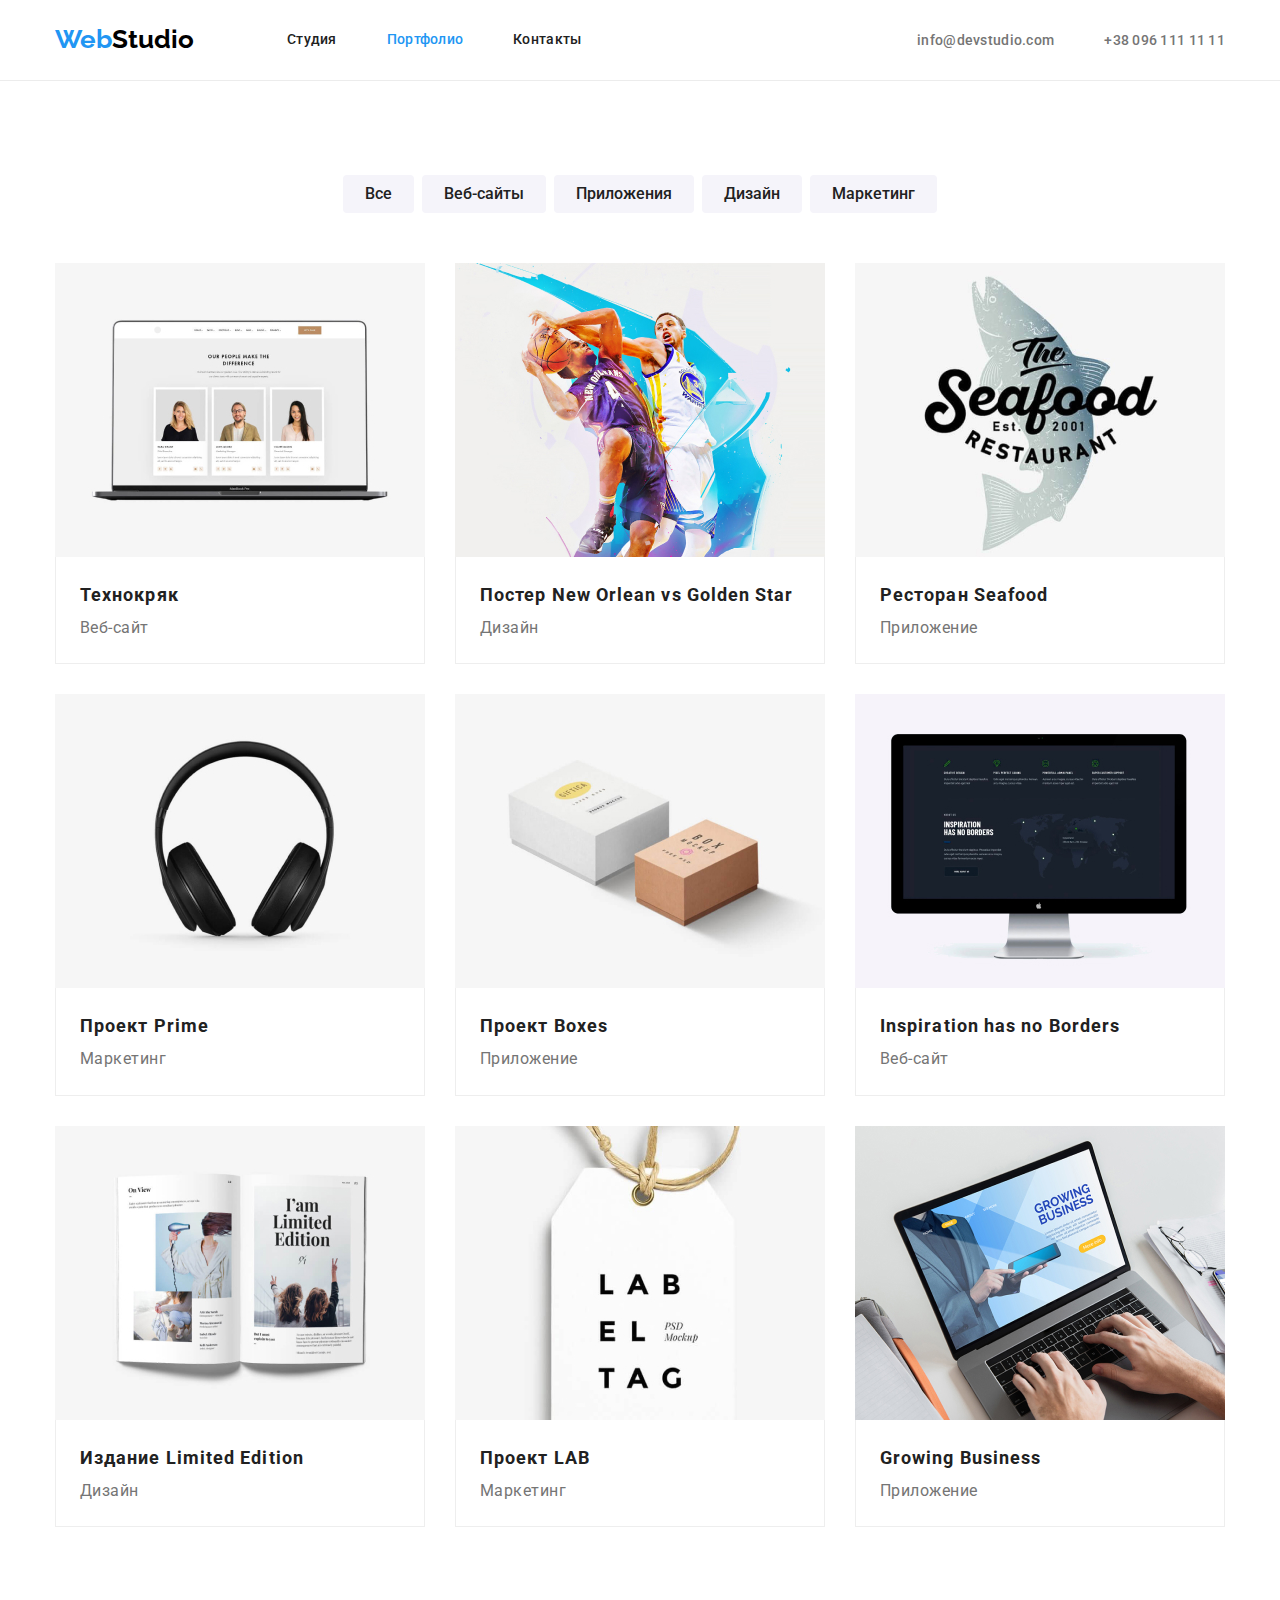
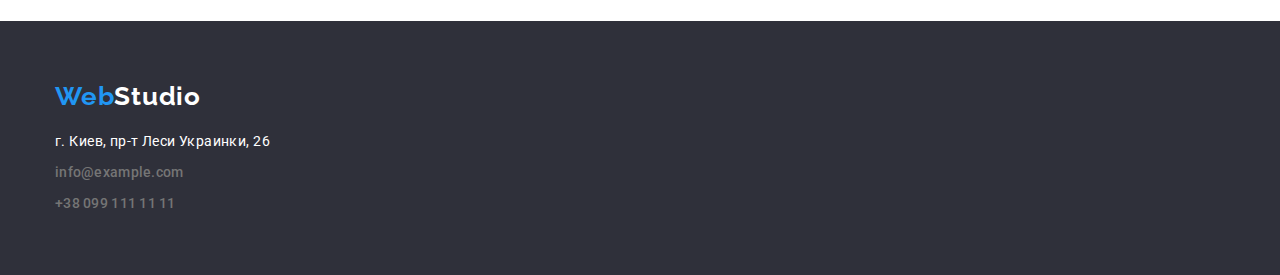
==== portfolio.html @ 356b20d4 "Початок роботи" ====
<!DOCTYPE html>
<html lang="ru">
    <head>
        <meta charset="UTF-8" />
        <meta http-equiv="X-UA-Compatible" content="IE=edge" />
        <meta name="viewport" content="width=device-width, initial-scale=1.0" />
        <title>Document</title>
        <link
            href="https://fonts.googleapis.com/css2?family=Raleway:wght@700&family=Roboto:wght@400;500;700;900&display=swap"
            rel="stylesheet"
        />
        <link
            rel="stylesheet"
            href="https://cdnjs.cloudflare.com/ajax/libs/modern-normalize/1.0.0/modern-normalize.min.css"
        />
        <link rel="stylesheet" href="./css/styles.css" />
    </head>
    <body>
        <header class="page-header">
            <div class="container">
                <nav class="main-nav">
                    <a href="./index.html" class="logo">
                        <span class="accent">Web</span>Studio</a
                    >

                    <ul class="site-nav">
                        <li class="site-item">
                            <a href="./index.html" class="link">Студия</a>
                        </li>
                        <li class="site-item">
                            <a href="" class="link current">Портфолио</a>
                        </li>
                        <li class="site-item">
                            <a href="" class="link">Контакты</a>
                        </li>
                    </ul>

                    <ul class="contacts-nav">
                        <li class="contacts-item">
                            <a href="mailto:info@devstudio.com"
                                >info@devstudio.com</a
                            >
                        </li>
                        <li class="contacts-item">
                            <a href="tel:+380961111111">+38 096 111 11 11</a>
                        </li>
                    </ul>
                </nav>
            </div>
        </header>
        <main>
            <div class="container">
                <h1 class="visually-hidden"></h1>
                <ul class="portfolio-buttons">
                    <li class="portfolio-button">
                        <button type="button" class="button">Все</button>
                    </li>
                    <li class="portfolio-button">
                        <button type="button" class="button">Веб-сайты</button>
                    </li>
                    <li class="portfolio-button">
                        <button type="button" class="button">Приложения</button>
                    </li>
                    <li class="portfolio-button">
                        <button type="button" class="button">Дизайн</button>
                    </li>
                    <li class="portfolio-button">
                        <button type="button" class="button">Маркетинг</button>
                    </li>
                </ul>

                <section class="portfolio">
                    <ul class="portfolio-list">
                        <li class="portfolio-item">
                            <a href="./portfolio.html" class="portfolio-card">
                                <img
                                    class="card-image"
                                    src="images/technokryak.jpg"
                                    alt="Технокряк"
                                    width="370"
                                    height="294"
                                />
                                <div class="card-content">
                                    <h2 class="portfolio-card-title">
                                        Технокряк
                                    </h2>
                                    <p class="portfolio-card-subtitle">
                                        Веб-сайт
                                    </p>
                                </div>
                            </a>
                        </li>
                        <li class="portfolio-item">
                            <a href="./portfolio.html" class="portfolio-card">
                                <img
                                    class="card-image"
                                    src="images/posternba.jpg"
                                    alt="Постер New Orlean vs Golden Star"
                                    width="370"
                                    height="294"
                                />
                                <div class="card-content">
                                    <h2 class="portfolio-card-title">
                                        Постер New Orlean vs Golden Star
                                    </h2>
                                    <p class="portfolio-card-subtitle">
                                        Дизайн
                                    </p>
                                </div>
                            </a>
                        </li>
                        <li class="portfolio-item">
                            <a href="./portfolio.html" class="portfolio-card">
                                <img
                                    class="card-image"
                                    src="images/restaurantseafood.jpg"
                                    alt="Ресторан Seafood"
                                    width="370"
                                    height="294"
                                />
                                <div class="card-content">
                                    <h2 class="portfolio-card-title">
                                        Ресторан Seafood
                                    </h2>
                                    <p class="portfolio-card-subtitle">
                                        Приложение
                                    </p>
                                </div>
                            </a>
                        </li>
                        <li class="portfolio-item">
                            <a href="./portfolio.html" class="portfolio-card">
                                <img
                                    class="card-image"
                                    src="images/projectprime.jpg"
                                    alt="Проект Prime"
                                    width="370"
                                    height="294"
                                />
                                <div class="card-content">
                                    <h2 class="portfolio-card-title">
                                        Проект Prime
                                    </h2>
                                    <p class="portfolio-card-subtitle">
                                        Маркетинг
                                    </p>
                                </div>
                            </a>
                        </li>
                        <li class="portfolio-item">
                            <a href="./portfolio.html" class="portfolio-card">
                                <img
                                    class="card-image"
                                    src="images/projectboxes.jpg"
                                    alt="Проект Boxes"
                                    width="370"
                                    height="294"
                                />
                                <div class="card-content">
                                    <h2 class="portfolio-card-title">
                                        Проект Boxes
                                    </h2>
                                    <p class="portfolio-card-subtitle">
                                        Приложение
                                    </p>
                                </div>
                            </a>
                        </li>
                        <li class="portfolio-item">
                            <a href="./portfolio.html" class="portfolio-card">
                                <img
                                    class="card-image"
                                    src="images/inspirationshasnoborders.jpg"
                                    alt="Inspiration has no Borders"
                                    width="370"
                                    height="294"
                                />
                                <div class="card-content">
                                    <h2 class="portfolio-card-title">
                                        Inspiration has no Borders
                                    </h2>
                                    <p class="portfolio-card-subtitle">
                                        Веб-сайт
                                    </p>
                                </div>
                            </a>
                        </li>
                        <li class="portfolio-item">
                            <a href="./portfolio.html" class="portfolio-card">
                                <img
                                    class="card-image"
                                    src="images/izdanielimitededition.jpg"
                                    alt="Издание Limited Edition"
                                    width="370"
                                    height="294"
                                />
                                <div class="card-content">
                                    <h2 class="portfolio-card-title">
                                        Издание Limited Edition
                                    </h2>
                                    <p class="portfolio-card-subtitle">
                                        Дизайн
                                    </p>
                                </div>
                            </a>
                        </li>
                        <li class="portfolio-item">
                            <a href="./portfolio.html" class="portfolio-card">
                                <img
                                    class="card-image"
                                    src="images/projectlab.jpg"
                                    alt="Проект LAB"
                                    width="370"
                                    height="294"
                                />
                                <div class="card-content">
                                    <h2 class="portfolio-card-title">
                                        Проект LAB
                                    </h2>
                                    <p class="portfolio-card-subtitle">
                                        Маркетинг
                                    </p>
                                </div>
                            </a>
                        </li>
                        <li class="portfolio-item">
                            <a href="./portfolio.html" class="portfolio-card">
                                <img
                                    class="card-image"
                                    src="images/growingbusiness.jpg"
                                    alt="Growing Business"
                                    width="370"
                                    height="294"
                                />
                                <div class="card-content">
                                    <h2 class="portfolio-card-title">
                                        Growing Business
                                    </h2>
                                    <p class="portfolio-card-subtitle">
                                        Приложение
                                    </p>
                                </div>
                            </a>
                        </li>
                    </ul>
                </section>
            </div>
        </main>
        <footer class="page-footer">
            <div class="container">
                <div class="footer-decoration">
                    <a href="./index.html" class="logo"
                        ><span class="accent">Web</span>Studio</a
                    >

                    <address class="text">
                        <p class="footer-contacts-nav">
                            г. Киев, пр-т Леси Украинки, 26
                        </p>

                        <p class="footer-contacts-nav">
                            <a class="nav-link" href="mailto:info@example.com"
                                >info@example.com</a
                            >
                        </p>

                        <p class="footer-contacts-nav">
                            <a class="nav-link" href="tel:+380961111111"
                                >+38 099 111 11 11</a
                            >
                        </p>
                    </address>
                </div>
            </div>
        </footer>
    </body>
</html>
---- css/styles.css ----
/* цвет основного текста #212121 */
/* вторичный цвет текста #757575 */
/* белый #FFFFFF */
/* акцент #2196F3 */
/* чорный текст логотипа #000000 */

:root {
    --primary-text-color: #212121;
    --title-text-color: #212121;
    --subtitle-text-color: #757575;
    --accent-color: #2196f3;
    --body-backgrownd: #ffffff;
    --footer-backgrownd: #2f303a;
    --footer-text-color: #ffffff;
    --button-backgrownd: #f5f4fa;
}

body {
    background-color: var(--body-backgrownd);
    color: var(--primary-text-color);
    font-family: 'Roboto', 'Nunito', sans-serif;
    margin-left: auto;
    margin-right: auto;
}

.container {
    box-sizing: border-box;
    width: 1200px;
    padding-right: 15px;
    padding-left: 15px;

    margin-left: auto;
    margin-right: auto;
}
/* Хедер */

.page-header {
    border-bottom: 1px solid #ececec;
}

.main-nav {
    display: flex;
    align-items: center;
}

.logo {
    color: #000000;
    font-family: Raleway, sans-serif;
    font-weight: bold;
    font-size: 26px;
    line-height: 1.2;
    text-decoration: none;
}

.logo > .accent {
    color: var(--accent-color);
}

.site-nav {
    display: flex;
    list-style-type: none;
    margin-left: 93px;
    margin-top: 0px;
    margin-bottom: 0px;
    padding-left: 0px;
}

.contacts-nav {
    display: flex;
    margin-left: auto;
    list-style-type: none;
}

.contacts-nav .contacts-item + .contacts-item {
    margin-left: 50px;
}

.site-item {
    margin-right: 50px;
}
.site-nav .site-item:last-child {
    margin-right: 0;
}
.site-nav a {
    display: block;
    color: var(--title-text-color);
    font-family: Roboto;
    font-weight: 500;
    font-size: 14px;
    line-height: 1.14;
    letter-spacing: 0.02em;
    text-decoration: none;
    padding-bottom: 32px;
    padding-top: 32px;
}
.site-nav a:hover {
    color: var(--accent-color);
}

.site-nav a:focus {
    color: var(--accent-color);
}

.site-nav .link.current {
    color: var(--accent-color);
}
.contacts-nav a {
    color: var(--subtitle-text-color);
    font-family: Roboto;
    font-weight: 500;
    font-size: 14px;
    line-height: 1.14;
    letter-spacing: 0.02em;
    text-decoration: none;
}

.contacts-nav a:hover {
    color: var(--accent-color);
}

/* Hero Section*/

.hero-section {
    background-color: var(--footer-backgrownd);
    text-align: center;
    display: flex;
    justify-content: center;
    align-items: center;
}

.hero-hover {
    color: #ffffff;
    font-style: normal;
    font-weight: 900;
    font-size: 44px;
    line-height: 1.36;
    letter-spacing: 0.06em;
    margin-top: 200px;
    margin-bottom: 30px;
}

/*Prorerties*/

.properties-list {
    list-style-type: none;
    display: flex;
    margin-top: 0px;
    margin-bottom: 0px;
    padding-left: 0px;
    padding-top: 94px;
    padding-bottom: 94px;
    justify-content: space-between;
}

.properties-item {
    padding-right: 30px;
}
.properties-list .properties-item:last-child {
    padding-right: 0px;
}
.properties-section-title {
    color: var(--title-text-color);
    font-weight: bold;
    font-size: 14px;
    line-height: 1.17;
    letter-spacing: 0.06em;
    margin-top: 0px;
    margin-bottom: 10px;
}
.properties-section-text {
    color: var(--subtitle-text-color);
    font-size: 14px;
    line-height: 1.7;
    letter-spacing: 0.03em;
    margin: 0px;
}
.properties-details {
    width: 270px;
}

/*What we do*/

.info-hover {
    color: var(--title-text-color);
    font-style: normal;
    font-weight: 700;
    font-size: 36px;
    line-height: 1.17;
    letter-spacing: 0.06em;
    text-align: center;

    padding-bottom: 50px;
    margin-top: 0px;
    margin-bottom: 0px;
}
.pictures {
    list-style-type: none;
    display: flex;
    padding-left: 0px;
    margin-bottom: 0px;
    margin-top: 0px;
    padding-bottom: 94px;
}

.picture {
    padding-right: 30px;
    padding-left: 0px;
}

.pictures .picture:last-child {
    padding-right: 0px;
}

/*Our team*/

.our-team {
    background-color: #f5f4fa;
}

.team-hover {
    color: var(--title-text-color);
    font-style: normal;
    font-weight: 700;
    font-size: 36px;
    line-height: 1.17;
    letter-spacing: 0.06em;
    text-align: center;
    margin-top: 0px;
    margin-bottom: 50px;
    padding-top: 94px;
}
.team {
    list-style-type: none;
    display: flex;
    margin-top: 0px;
    margin-bottom: 0px;
    padding-left: 0px;
    padding-bottom: 94px;
}

.team .co-worker:last-child {
    margin-right: 0px;
}

.co-worker {
    margin-right: 30px;
    background-color: #ffffff;
    box-shadow: 0px 1px 3px rgba(0, 0, 0, 0.12), 0px 1px 1px rgba(0, 0, 0, 0.14),
        0px 2px 1px rgba(0, 0, 0, 0.2);
    border-radius: 0px 0px 4px 4px;
}

.info-content {
    display: flex;
    flex-direction: column;
    align-items: center;
}
.name-title {
    color: var(--title-text-color);
    font-style: normal;
    font-weight: 500;
    font-size: 16px;
    line-height: 1.17;
    letter-spacing: 0.03em;
    display: inline-block;
    margin-top: 30px;
    margin-bottom: 10px;
}

.profession {
    color: var(--subtitle-text-color);
    font-style: normal;
    font-weight: normal;
    font-size: 16px;
    line-height: 1.17;
    letter-spacing: 0.03em;
    margin-top: 0px;
    margin-bottom: 30px;
}

/* Button */
.button {
    color: var(--title-text-color);
    background-color: var(--button-backgrownd);
    font-weight: 500;
    font-size: 16px;
    line-height: 1.62;
    cursor: pointer;
    border-radius: 4px;
    padding-left: 22px;
    padding-right: 22px;
    padding-top: 6px;
    padding-bottom: 6px;
    border: 0px;
}
.button:hover,
.button:focus {
    color: #ffffff;
    background-color: var(--accent-color);
}

.button-primary {
    color: #ffffff;
    background-color: var(--accent-color);
    font-weight: 700;
    font-size: 16px;
    line-height: 1.87;
    cursor: pointer;
    width: 200px;
    border-radius: 4px;
    border: none;
    display: flexbox;
    margin-bottom: 200px;
    padding-top: 10px;
    padding-bottom: 10px;
}

.portfolio-button {
    padding-right: 8px;
    border-radius: 4px;
}

/*Footer*/

.page-footer {
    background-color: var(--footer-backgrownd);
}

.footer-decoration {
    padding-top: 60px;
    padding-bottom: 60px;
}
.footer-decoration > .logo {
    color: var(--footer-text-color);
    font-family: Raleway;
    font-weight: bold;
    font-size: 26px;
    line-height: 1.17;
    letter-spacing: 0.03em;
}
.footer-decoration > .text {
    color: var(--footer-text-color);
    font-style: normal;
    font-size: 14px;
    line-height: 1.55;
    letter-spacing: 0.03em;
}
.text {
    display: flex;
    flex-direction: column;
}
.text .footer-contacts-nav:last-child {
    padding-bottom: 0px;
}
.text .footer-contacts-nav:first-child {
    padding-top: 20px;
}
.footer-decoration > .contacts-nav {
    color: rgba(255, 255, 255, 0.6);
    font-style: normal;
    font-weight: normal;
    font-size: 14px;
    line-height: 1.7;
    letter-spacing: 0.03em;
}
.footer-contacts-nav a {
    color: var(--subtitle-text-color);
    font-family: Roboto;
    font-weight: 500;
    font-size: 14px;
    line-height: 1.14;
    letter-spacing: 0.02em;
    text-decoration: none;
    padding-bottom: 9px;
    margin-bottom: 9px;
}

.footer-contacts-nav {
    padding-left: 0px;
    list-style-type: none;
    margin-bottom: 0px;
    margin-top: 0px;
    padding-bottom: 9px;
}

.footer-contacts-nav .nav-link:last-child {
    padding-bottom: 0px;
}

.footer-list .footer-contacts-nav:last-child {
    padding-bottom: 0px;
}

.footer-list:first-child {
    color: var(--footer-text-color);
    font-style: normal;
    font-size: 14px;
    line-height: 1.7;
    letter-spacing: 0.03em;
}

.footer-contacts-nav a:hover {
    color: var(--accent-color);
}

.footer-list {
    display: flex;
    flex-direction: column;
    margin-bottom: 0px;
    padding-top: 20px;
}

/*Portfolio buttons*/

.portfolio-buttons {
    list-style-type: none;
    display: flex;
    justify-content: center;
    width: 1170px;
    padding-top: 94px;
    padding-bottom: 50px;
    margin-top: 0px;
    margin-bottom: 0px;
    padding-left: 0px;
}
.portfolio-button {
    padding-left: 8px;
    padding-right: 0px;
}
.portfolio-buttons .portfolio-button:first-child {
    padding-left: 0px;
}

/*Portfolio*/

.portfolio-list {
    list-style-type: none;
    display: flex;
    flex-wrap: wrap;
    padding-left: 0px;
    margin-top: 0px;
    margin-bottom: 0px;
    padding-bottom: 94px;
}

.portfolio-item {
    width: 370px;
    margin-right: 30px;
    margin-bottom: 30px;
}
.portfolio-item:nth-child(3n) {
    margin-right: 0;
}

.portfolio-item:nth-last-child(-n + 3) {
    margin-bottom: 0px;
}

.portfolio-card-title {
    color: var(--title-text-color);
    font-weight: bold;
    font-size: 18px;
    line-height: 2;
    letter-spacing: 0.06em;
    margin: 0px;
}

.portfolio-card-subtitle {
    color: var(--subtitle-text-color);
    font-size: 16px;
    line-height: 1.9;
    letter-spacing: 0.03em;
    margin: 0px;
}

.portfolio a {
    text-decoration: none;
}

.visually-hidden {
    margin: 0px;
}

.card-content {
    background: #ffffff;
    border-bottom: 1px solid #eeeeee;
    border-left: 1px solid #eeeeee;
    border-right: 1px solid #eeeeee;
    box-sizing: border-box;
    padding-left: 24px;
    padding-right: 24px;
    padding-top: 20px;
    padding-bottom: 20px;
}

.card-image {
    display: block;
}
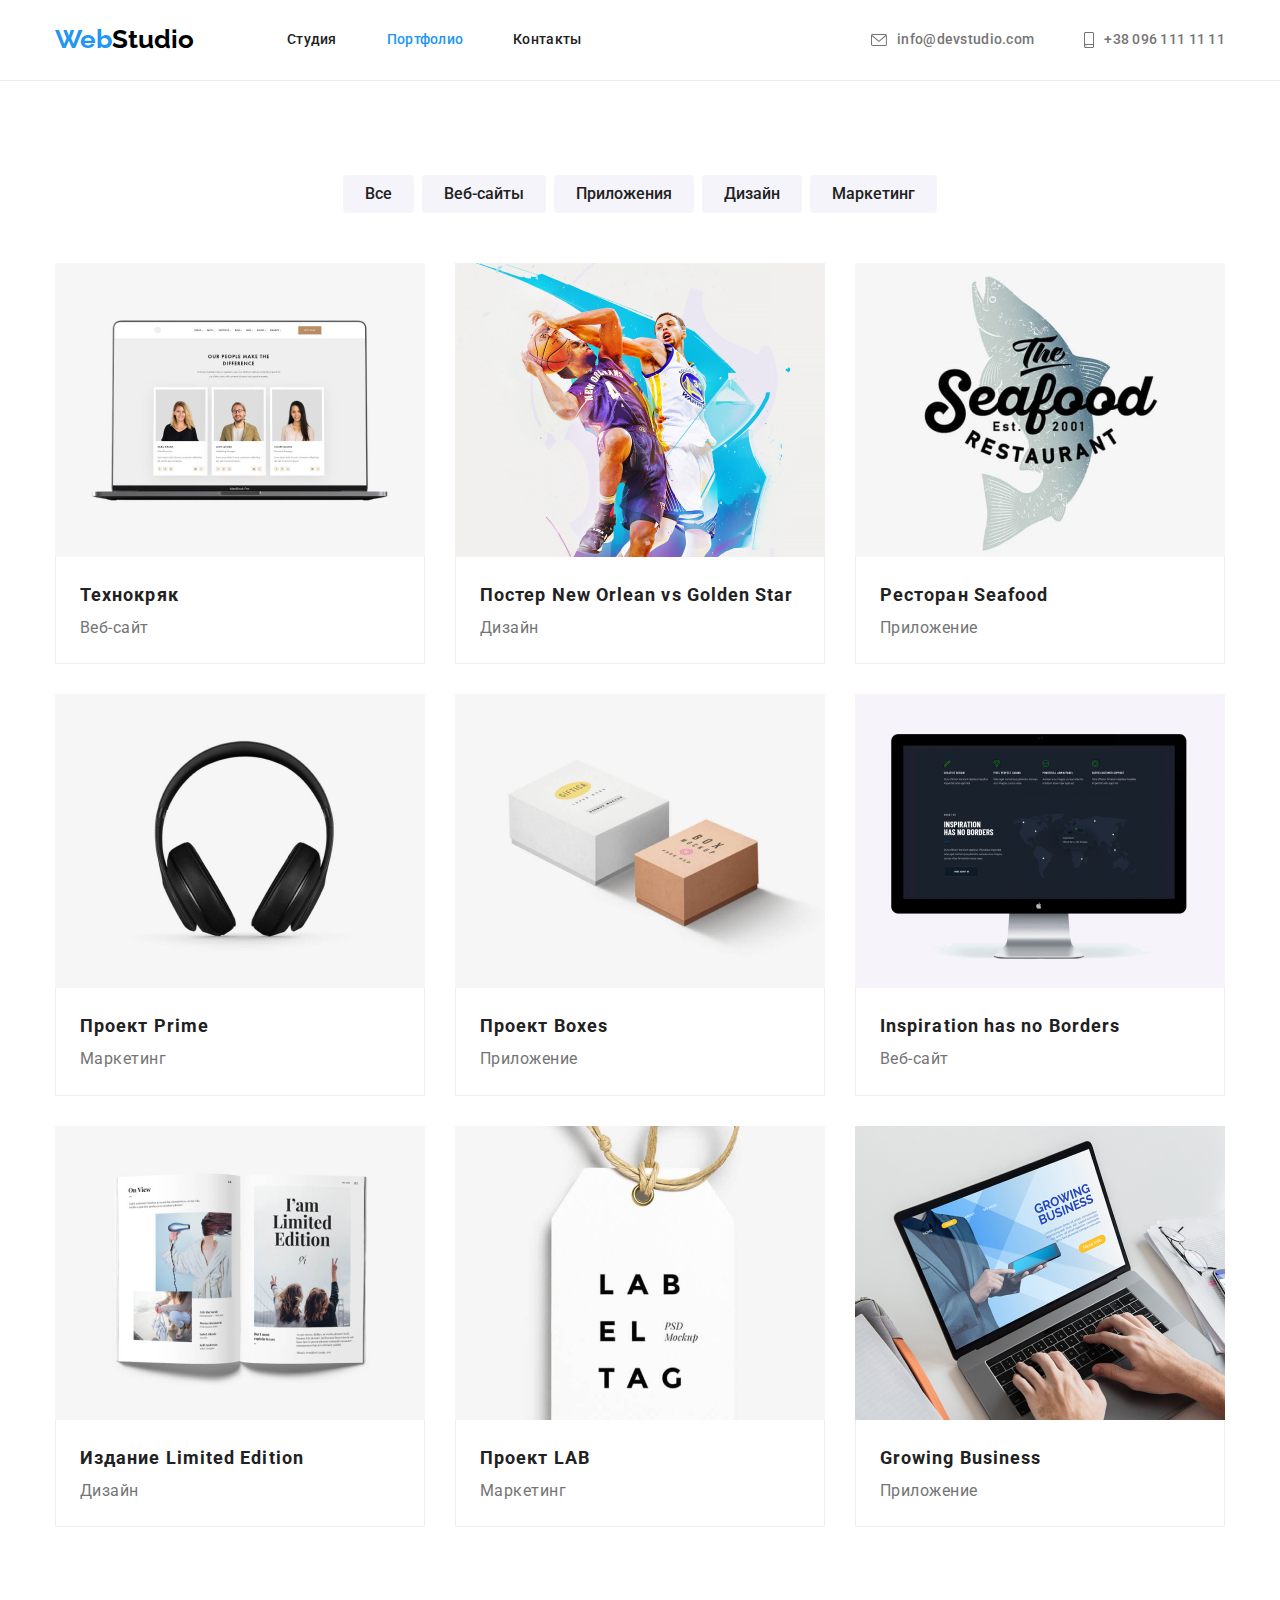
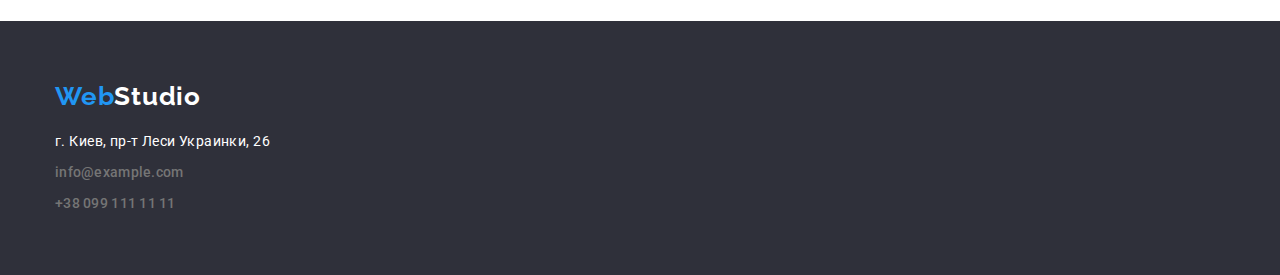
==== commit 4f65ba82: "Почав "наші клієнти"" ====
--- a/portfolio.html
+++ b/portfolio.html
@@ -37,12 +37,14 @@
 
                     <ul class="contacts-nav">
                         <li class="contacts-item">
-                            <a href="mailto:info@devstudio.com"
-                                >info@devstudio.com</a
+                            <a href="mailto:info@devstudio.com" class="contacts-nav-link" aria-label="mailto"
+                                ><svg class="contacts-nav-icon-mailto"><use href="./images/symbol-defs.svg#icon-envelope"></svg>
+                                info@devstudio.com</a
                             >
                         </li>
                         <li class="contacts-item">
-                            <a href="tel:+380961111111">+38 096 111 11 11</a>
+                            <a href="tel:+380961111111" class="contacts-nav-link" aria-label="phonenumber">
+                                <svg class="contacts-nav-icon-phonenumber"><use href="./images/symbol-defs.svg#icon-smartphone"></svg>+38 096 111 11 11</a>
                         </li>
                     </ul>
                 </nav>
--- a/css/styles.css
+++ b/css/styles.css
@@ -114,10 +114,33 @@
     text-decoration: none;
 }
 
-.contacts-nav a:hover {
+.contacts-item {
+    list-style-type: none;
+    display: flex;
+    justify-content: center;
+}
+
+.contacts-nav-link {
+    background-color: var(--body-backgrownd);
+    display: flex;
+    justify-content: center;
+    align-items: center;
+    fill: currentColor;
+    color: var(--subtitle-text-color);
+}
+.contacts-nav-link:hover {
     color: var(--accent-color);
 }
-
+.contacts-nav-icon-mailto {
+    width: 16px;
+    height: 12px;
+    margin-right: 10px;
+}
+.contacts-nav-icon-phonenumber {
+    width: 10px;
+    height: 16px;
+    margin-right: 10px;
+}
 /* Hero Section*/
 
 .hero-section {
@@ -275,9 +298,41 @@
     line-height: 1.17;
     letter-spacing: 0.03em;
     margin-top: 0px;
-    margin-bottom: 30px;
-}
-
+    margin-bottom: 16px;
+}
+
+.co-worker-sotials {
+    list-style-type: none;
+    display: flex;
+    justify-content: center;
+    padding-left: 0px;
+    padding-bottom: 30px;
+}
+
+.co-worker-sotials-item + .co-worker-sotials-item {
+    margin-left: 10px;
+}
+
+.co-worker-sotials-link {
+    width: 44px;
+    height: 44px;
+    border-radius: 50%;
+    background-color: var(--body-backgrownd);
+    display: flex;
+    justify-content: center;
+    align-items: center;
+    fill: currentColor;
+    color: #afb1b8;
+}
+
+.co-worker-sotials-link:hover {
+    color: #ffffff;
+    background-color: var(--accent-color);
+}
+.co-worker-sotial-icon {
+    width: 20px;
+    height: 20px;
+}
 /* Button */
 .button {
     color: var(--title-text-color);
@@ -320,6 +375,42 @@
     border-radius: 4px;
 }
 
+/* Наши клиенты */
+
+.clients-hover {
+    color: var(--title-text-color);
+    font-style: normal;
+    font-weight: 700;
+    font-size: 36px;
+    line-height: 1.17;
+    letter-spacing: 0.06em;
+    text-align: center;
+    margin-top: 0px;
+    margin-bottom: 50px;
+    padding-top: 94px;
+}
+
+.clients-list {
+    list-style-type: none;
+    display: flex;
+    justify-content: center;
+    padding-bottom: 88px;
+    padding-left: 0px;
+    margin: 0px;
+}
+
+.client-icon {
+    width: 170px;
+    height: 92px;
+    fill: darkblue;
+}
+.clients-list-item + .clients-list-item {
+    margin-left: 30px;
+}
+.clients-list-item {
+    border: 1px;
+    border-color: #afb1b8;
+}
 /*Footer*/
 
 .page-footer {
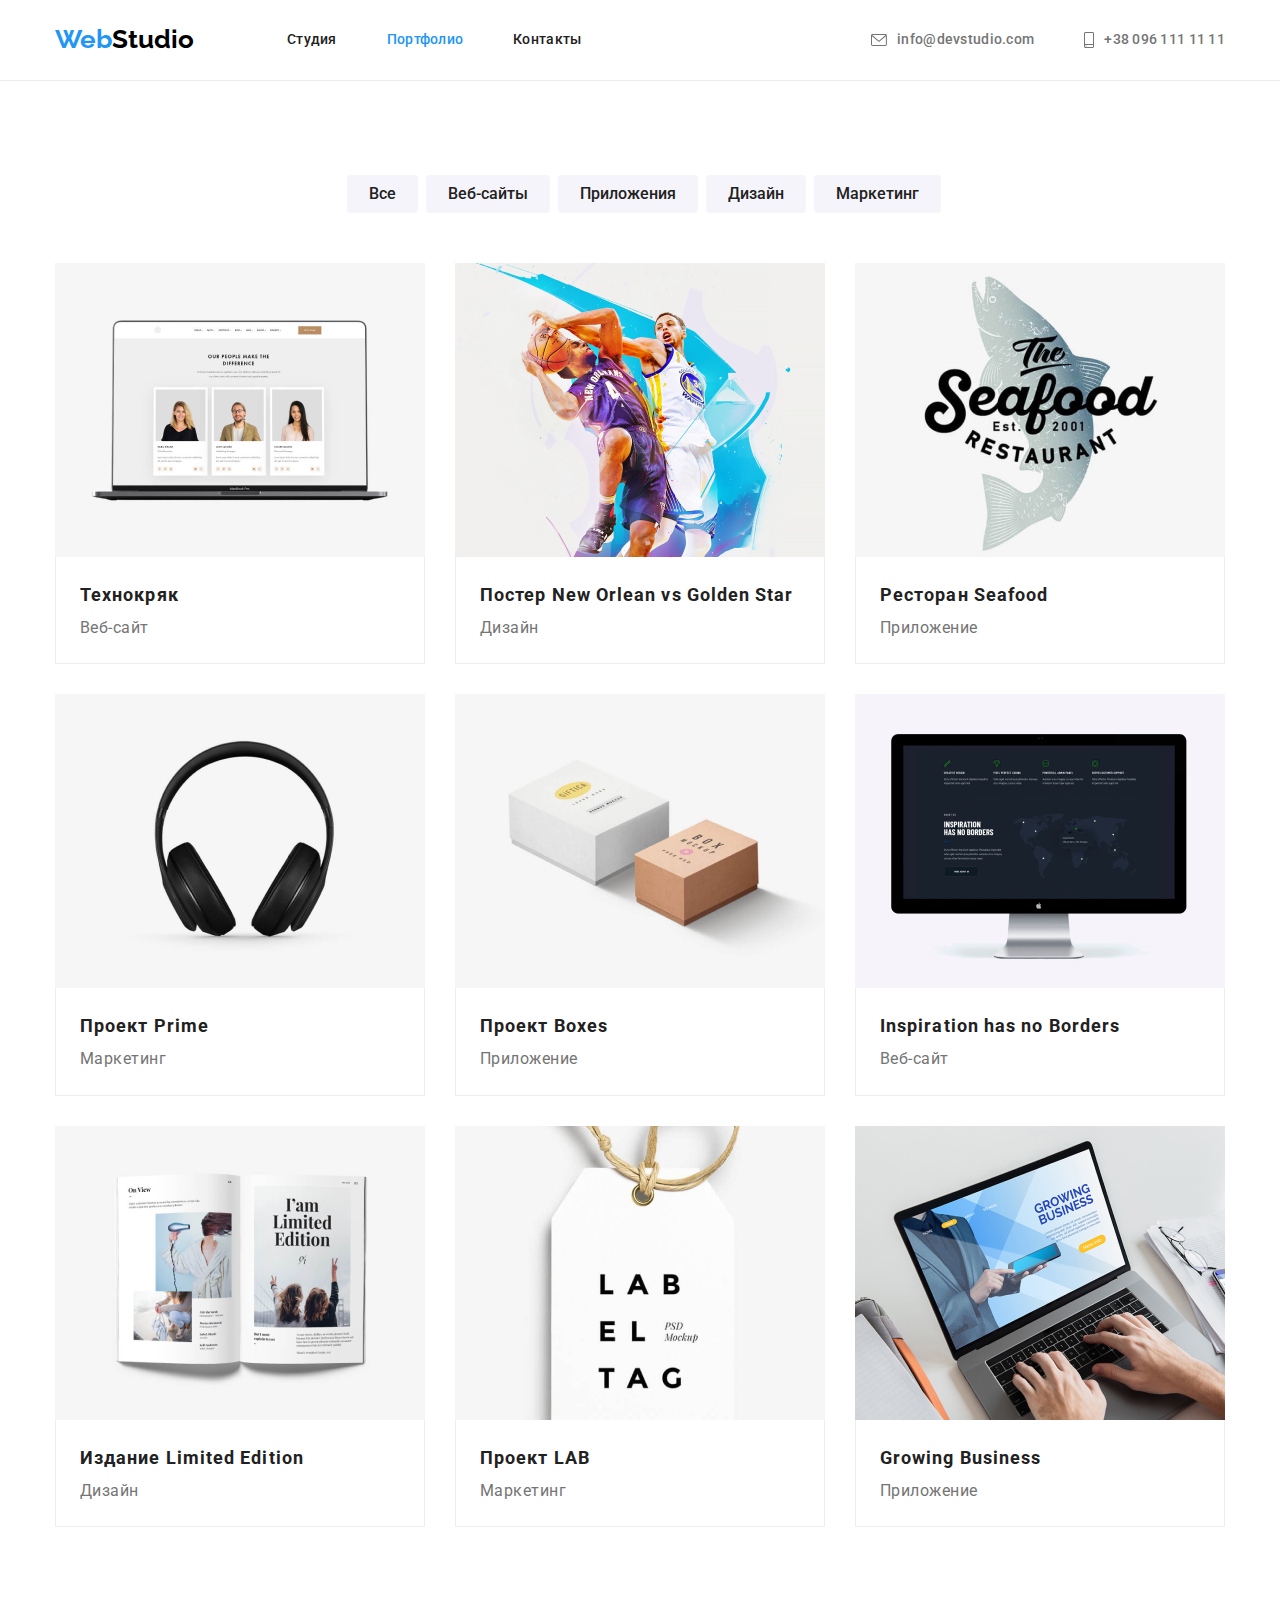
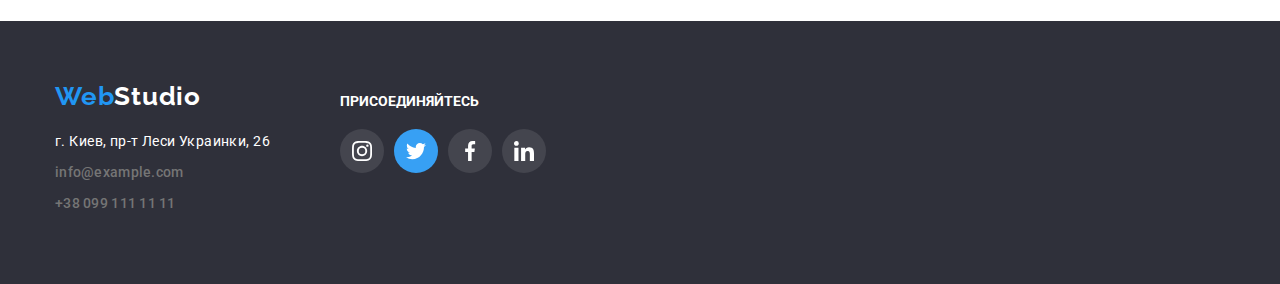
==== commit f79c2cc2: "Практично все" ====
--- a/portfolio.html
+++ b/portfolio.html
@@ -38,13 +38,13 @@
                     <ul class="contacts-nav">
                         <li class="contacts-item">
                             <a href="mailto:info@devstudio.com" class="contacts-nav-link" aria-label="mailto"
-                                ><svg class="contacts-nav-icon-mailto"><use href="./images/symbol-defs.svg#icon-envelope"></svg>
+                                ><svg class="contacts-nav-icon-mailto"><use href="./images/symbol-defs2.svg#icon-envelope"></svg>
                                 info@devstudio.com</a
                             >
                         </li>
                         <li class="contacts-item">
                             <a href="tel:+380961111111" class="contacts-nav-link" aria-label="phonenumber">
-                                <svg class="contacts-nav-icon-phonenumber"><use href="./images/symbol-defs.svg#icon-smartphone"></svg>+38 096 111 11 11</a>
+                                <svg class="contacts-nav-icon-phonenumber"><use href="./images/symbol-defs2.svg#icon-smartphone"></svg>+38 096 111 11 11</a>
                         </li>
                     </ul>
                 </nav>
@@ -250,6 +250,7 @@
         </main>
         <footer class="page-footer">
             <div class="container">
+                <div class="for-flex">
                 <div class="footer-decoration">
                     <a href="./index.html" class="logo"
                         ><span class="accent">Web</span>Studio</a
@@ -257,7 +258,7 @@
 
                     <address class="text">
                         <p class="footer-contacts-nav">
-                            г. Киев, пр-т Леси Украинки, 26
+                            г. Киев, пр-т Леси Украинки, 26  
                         </p>
 
                         <p class="footer-contacts-nav">
@@ -273,6 +274,54 @@
                         </p>
                     </address>
                 </div>
+                <div class="footer-sotials">
+                    <h2 class="footer-sotials-heading">ПРИСОЕДИНЯЙТЕСЬ</h2>
+                    <ul class="footer-sotials-list">
+                                <li class="footer-sotials-list-item">
+                                    <a
+                                        href="#"
+                                        class="footer-sotials-link"
+                                        aria-label="instagram"
+                                    >
+                                        <svg class="footer-sotial-icon">
+                                            <use
+                                            href="./images/symbol-defs2.svg#icon-instagram">
+                                        </svg>
+                                    </a>
+                                </li>
+                                <li class="footer-sotials-list-item"> <a
+                                        href="#"
+                                        class="footer-sotials-link"
+                                        aria-label="twitter"
+                                    >
+                                        <svg class="footer-sotial-icon">
+                                            <use
+                                            href="./images/symbol-defs2.svg#icon-twitter">
+                                        </svg>
+                                    </a></li>
+                                <li class="footer-sotials-list-item"><a
+                                        href="#"
+                                        class="footer-sotials-link"
+                                        aria-label="facebook"
+                                    >
+                                        <svg class="footer-sotial-icon">
+                                            <use
+                                            href="./images/symbol-defs2.svg#icon-facebook">
+                                        </svg>
+                                    </a></li>
+                                <li class="footer-sotials-list-item"><a
+                                        href="#"
+                                        class="footer-sotials-link"
+                                        aria-label="linkedin"
+                                    >
+                                        <svg class="footer-sotial-icon">
+                                            <use
+                                            href="./images/symbol-defs2.svg#icon-linkedin">
+                                        </svg>
+                                    </a></li>
+                            </ul>                    
+                </div>
+                </div>
             </div>
         </footer>
     </body>
--- a/css/styles.css
+++ b/css/styles.css
@@ -149,6 +149,15 @@
     display: flex;
     justify-content: center;
     align-items: center;
+    background-image: linear-gradient(
+            0deg,
+            rgba(47, 48, 58, 0.4),
+            rgba(47, 48, 58, 0.4)
+        ),
+        url(/images/hero-bgc.jpg);
+    background-repeat: no-repeat;
+    background-size: 1600px;
+    background-position: center;
 }
 
 .hero-hover {
@@ -199,6 +208,16 @@
 }
 .properties-details {
     width: 270px;
+}
+
+.properties-logo {
+    background-color: var(--button-backgrownd);
+    width: 270px;
+    height: 120px;
+    display: flex;
+    justify-content: center;
+    margin-bottom: 30px;
+    border-radius: 4px;
 }
 
 /*What we do*/
@@ -377,7 +396,7 @@
 
 /* Наши клиенты */
 
-.clients-hover {
+.clients-heading {
     color: var(--title-text-color);
     font-style: normal;
     font-weight: 700;
@@ -400,17 +419,31 @@
 }
 
 .client-icon {
+    fill: #afb1b8;
+}
+.clients-list-item + .clients-list-item {
+    margin-left: 30px;
+}
+.clients-list-item {
+    padding: 0px;
+}
+.client-link {
     width: 170px;
     height: 92px;
-    fill: darkblue;
-}
-.clients-list-item + .clients-list-item {
-    margin-left: 30px;
-}
-.clients-list-item {
-    border: 1px;
+    padding: 0px;
+    background-color: var(--body-backgrownd);
     border-color: #afb1b8;
-}
+    border-width: 1px;
+    border-radius: 4px;
+}
+.client-link:hover {
+    border-color: var(--accent-color);
+    cursor: pointer;
+}
+.client-icon:hover {
+    fill: var(--accent-color);
+}
+
 /*Footer*/
 
 .page-footer {
@@ -444,7 +477,7 @@
     padding-bottom: 0px;
 }
 .text .footer-contacts-nav:first-child {
-    padding-top: 20px;
+    margin-top: 20px;
 }
 .footer-decoration > .contacts-nav {
     color: rgba(255, 255, 255, 0.6);
@@ -462,24 +495,14 @@
     line-height: 1.14;
     letter-spacing: 0.02em;
     text-decoration: none;
-    padding-bottom: 9px;
     margin-bottom: 9px;
 }
 
 .footer-contacts-nav {
     padding-left: 0px;
     list-style-type: none;
-    margin-bottom: 0px;
-    margin-top: 0px;
-    padding-bottom: 9px;
-}
-
-.footer-contacts-nav .nav-link:last-child {
-    padding-bottom: 0px;
-}
-
-.footer-list .footer-contacts-nav:last-child {
-    padding-bottom: 0px;
+    margin-bottom: 9px;
+    margin-top: 0px;
 }
 
 .footer-list:first-child {
@@ -501,6 +524,66 @@
     padding-top: 20px;
 }
 
+.footer-sotials-heading {
+    font-size: 14px;
+    font-weight: 700;
+    letter-spacing: 3%;
+    line-height: 1.17;
+    color: var(--footer-text-color);
+    margin-top: 0px;
+    margin-bottom: 20px;
+}
+
+.footer-sotials {
+    padding-top: 72px;
+    margin-left: 70px;
+}
+
+.footer-sotials-list {
+    list-style: none;
+    display: flex;
+    padding-left: 0px;
+    margin: 0px;
+}
+
+.footer-sotials-list-item {
+    margin-right: 10px;
+}
+
+.footer-sotial-icon {
+    width: 20px;
+    height: 20px;
+}
+
+.footer-sotials-link {
+    background-color: rgba(255, 255, 255, 0.1);
+    width: 44px;
+    height: 44px;
+    border-radius: 50%;
+    display: flex;
+    justify-content: center;
+    align-items: center;
+    fill: currentColor;
+    color: var(--footer-text-color);
+}
+.footer-sotials-list-item:nth-child(2) {
+    background-color: var(--accent-color);
+    width: 44px;
+    height: 44px;
+    border-radius: 50%;
+    display: flex;
+    justify-content: center;
+    align-items: center;
+    margin-right: 10px;
+    padding-right: 0px;
+}
+.footer-sotials-list .footer-sotials-list-item:last-child {
+    margin-right: 0px;
+}
+
+.for-flex {
+    display: flex;
+}
 /*Portfolio buttons*/
 
 .portfolio-buttons {
@@ -515,8 +598,12 @@
     padding-left: 0px;
 }
 .portfolio-button {
-    padding-left: 8px;
+    margin-left: 8px;
     padding-right: 0px;
+}
+.portfolio-button:hover {
+    box-shadow: 0px 3px 1px rgba(0, 0, 0, 0.1), 0px 1px 2px rgba(0, 0, 0, 0.08),
+        0px 2px 2px rgba(0, 0, 0, 0.12);
 }
 .portfolio-buttons .portfolio-button:first-child {
     padding-left: 0px;
@@ -538,6 +625,10 @@
     width: 370px;
     margin-right: 30px;
     margin-bottom: 30px;
+}
+.portfolio-item:hover {
+    box-shadow: 0px 1px 1px rgba(0, 0, 0, 0.12), 0px 4px 4px rgba(0, 0, 0, 0.06),
+        1px 4px 6px rgba(0, 0, 0, 0.16);
 }
 .portfolio-item:nth-child(3n) {
     margin-right: 0;
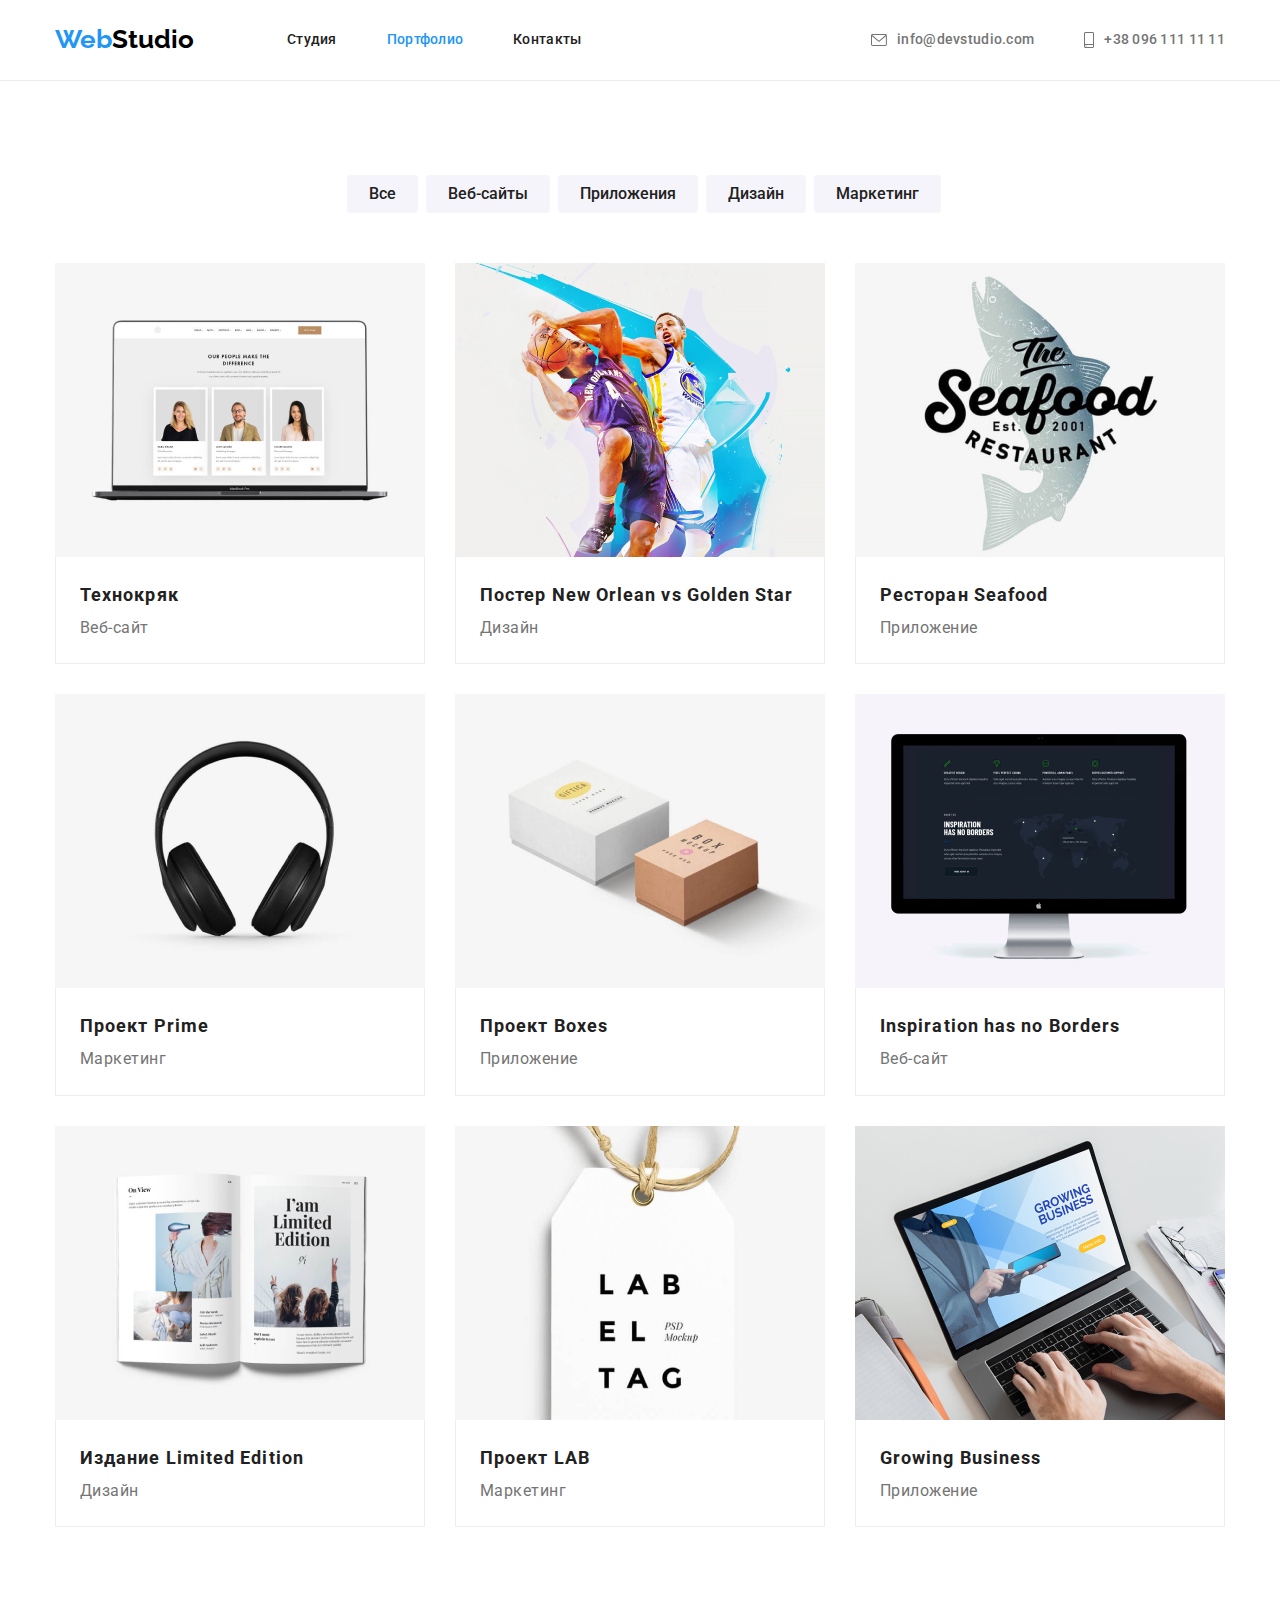
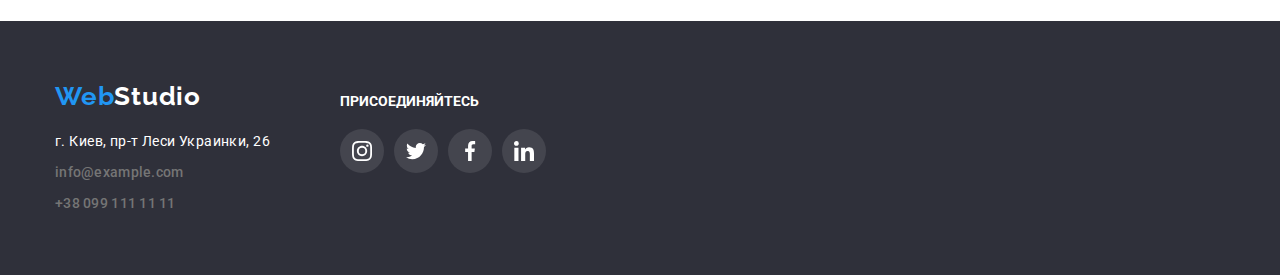
==== commit 0d29d988: "Пофіксив валідність" ====
--- a/portfolio.html
+++ b/portfolio.html
@@ -37,14 +37,30 @@
 
                     <ul class="contacts-nav">
                         <li class="contacts-item">
-                            <a href="mailto:info@devstudio.com" class="contacts-nav-link" aria-label="mailto"
-                                ><svg class="contacts-nav-icon-mailto"><use href="./images/symbol-defs2.svg#icon-envelope"></svg>
+                            <a
+                                href="mailto:info@devstudio.com"
+                                class="contacts-nav-link"
+                                aria-label="mailto"
+                                ><svg class="contacts-nav-icon-mailto">
+                                    <use
+                                        href="./images/icons.svg#icon-envelope"
+                                    ></use>
+                                </svg>
                                 info@devstudio.com</a
                             >
                         </li>
                         <li class="contacts-item">
-                            <a href="tel:+380961111111" class="contacts-nav-link" aria-label="phonenumber">
-                                <svg class="contacts-nav-icon-phonenumber"><use href="./images/symbol-defs2.svg#icon-smartphone"></svg>+38 096 111 11 11</a>
+                            <a
+                                href="tel:+380961111111"
+                                class="contacts-nav-link"
+                                aria-label="phonenumber"
+                            >
+                                <svg class="contacts-nav-icon-phonenumber">
+                                    <use
+                                        href="./images/icons.svg#icon-smartphone"
+                                    ></use></svg
+                                >+38 096 111 11 11</a
+                            >
                         </li>
                     </ul>
                 </nav>
@@ -251,76 +267,88 @@
         <footer class="page-footer">
             <div class="container">
                 <div class="for-flex">
-                <div class="footer-decoration">
-                    <a href="./index.html" class="logo"
-                        ><span class="accent">Web</span>Studio</a
-                    >
-
-                    <address class="text">
-                        <p class="footer-contacts-nav">
-                            г. Киев, пр-т Леси Украинки, 26  
-                        </p>
-
-                        <p class="footer-contacts-nav">
-                            <a class="nav-link" href="mailto:info@example.com"
-                                >info@example.com</a
-                            >
-                        </p>
-
-                        <p class="footer-contacts-nav">
-                            <a class="nav-link" href="tel:+380961111111"
-                                >+38 099 111 11 11</a
-                            >
-                        </p>
-                    </address>
-                </div>
-                <div class="footer-sotials">
-                    <h2 class="footer-sotials-heading">ПРИСОЕДИНЯЙТЕСЬ</h2>
-                    <ul class="footer-sotials-list">
-                                <li class="footer-sotials-list-item">
-                                    <a
-                                        href="#"
-                                        class="footer-sotials-link"
-                                        aria-label="instagram"
-                                    >
-                                        <svg class="footer-sotial-icon">
-                                            <use
-                                            href="./images/symbol-defs2.svg#icon-instagram">
-                                        </svg>
-                                    </a>
-                                </li>
-                                <li class="footer-sotials-list-item"> <a
-                                        href="#"
-                                        class="footer-sotials-link"
-                                        aria-label="twitter"
-                                    >
-                                        <svg class="footer-sotial-icon">
-                                            <use
-                                            href="./images/symbol-defs2.svg#icon-twitter">
-                                        </svg>
-                                    </a></li>
-                                <li class="footer-sotials-list-item"><a
-                                        href="#"
-                                        class="footer-sotials-link"
-                                        aria-label="facebook"
-                                    >
-                                        <svg class="footer-sotial-icon">
-                                            <use
-                                            href="./images/symbol-defs2.svg#icon-facebook">
-                                        </svg>
-                                    </a></li>
-                                <li class="footer-sotials-list-item"><a
-                                        href="#"
-                                        class="footer-sotials-link"
-                                        aria-label="linkedin"
-                                    >
-                                        <svg class="footer-sotial-icon">
-                                            <use
-                                            href="./images/symbol-defs2.svg#icon-linkedin">
-                                        </svg>
-                                    </a></li>
-                            </ul>                    
-                </div>
+                    <div class="footer-decoration">
+                        <a href="./index.html" class="logo"
+                            ><span class="accent">Web</span>Studio</a
+                        >
+
+                        <address class="text">
+                            <p class="footer-contacts-nav">
+                                г. Киев, пр-т Леси Украинки, 26
+                            </p>
+
+                            <p class="footer-contacts-nav">
+                                <a
+                                    class="nav-link"
+                                    href="mailto:info@example.com"
+                                    >info@example.com</a
+                                >
+                            </p>
+
+                            <p class="footer-contacts-nav">
+                                <a class="nav-link" href="tel:+380961111111"
+                                    >+38 099 111 11 11</a
+                                >
+                            </p>
+                        </address>
+                    </div>
+                    <div class="footer-sotials">
+                        <h2 class="footer-sotials-heading">ПРИСОЕДИНЯЙТЕСЬ</h2>
+                        <ul class="footer-sotials-list">
+                            <li class="footer-sotials-list-item">
+                                <a
+                                    href="#"
+                                    class="footer-sotials-link"
+                                    aria-label="instagram"
+                                >
+                                    <svg class="footer-sotial-icon">
+                                        <use
+                                            href="./images/icons.svg#icon-instagram"
+                                        ></use>
+                                    </svg>
+                                </a>
+                            </li>
+                            <li class="footer-sotials-list-item">
+                                <a
+                                    href="#"
+                                    class="footer-sotials-link"
+                                    aria-label="twitter"
+                                >
+                                    <svg class="footer-sotial-icon">
+                                        <use
+                                            href="./images/icons.svg#icon-twitter"
+                                        ></use>
+                                    </svg>
+                                </a>
+                            </li>
+                            <li class="footer-sotials-list-item">
+                                <a
+                                    href="#"
+                                    class="footer-sotials-link"
+                                    aria-label="facebook"
+                                >
+                                    <svg class="footer-sotial-icon">
+                                        <use
+                                            href="./images/icons.svg#icon-facebook"
+                                        ></use>
+                                    </svg>
+                                </a>
+                            </li>
+                            <li class="footer-sotials-list-item">
+                                <a
+                                    href="#"
+                                    class="footer-sotials-link"
+                                    aria-label="linkedin"
+                                >
+                                    <svg class="footer-sotial-icon">
+                                        <use
+                                            href="./images/icons.svg#icon-linkedin"
+                                        ></use>
+                                    </svg>
+                                </a>
+                            </li>
+                        </ul>
+                    </div>
                 </div>
             </div>
         </footer>
--- a/css/styles.css
+++ b/css/styles.css
@@ -154,7 +154,7 @@
             rgba(47, 48, 58, 0.4),
             rgba(47, 48, 58, 0.4)
         ),
-        url(/images/hero-bgc.jpg);
+        url(../images/hero-bgc.jpg);
     background-repeat: no-repeat;
     background-size: 1600px;
     background-position: center;
@@ -418,29 +418,35 @@
     margin: 0px;
 }
 
+.clients-list-item + .clients-list-item {
+    margin-left: 30px;
+}
+
+.clients-list-item {
+    padding: 0px;
+    border: 1px solid #afb1b8;
+    border-radius: 4px;
+}
+.client-link {
+    box-sizing: border-box;
+    width: 168px;
+    height: 90px;
+    padding: 0px;
+    display: flex;
+    justify-content: center;
+    align-items: center;
+}
+
 .client-icon {
     fill: #afb1b8;
 }
-.clients-list-item + .clients-list-item {
-    margin-left: 30px;
-}
-.clients-list-item {
-    padding: 0px;
-}
-.client-link {
-    width: 170px;
-    height: 92px;
-    padding: 0px;
-    background-color: var(--body-backgrownd);
-    border-color: #afb1b8;
-    border-width: 1px;
-    border-radius: 4px;
-}
-.client-link:hover {
+
+.clients-list-item:hover {
     border-color: var(--accent-color);
     cursor: pointer;
 }
-.client-icon:hover {
+
+.clients-list-item:hover .client-icon {
     fill: var(--accent-color);
 }
 
@@ -474,7 +480,7 @@
     flex-direction: column;
 }
 .text .footer-contacts-nav:last-child {
-    padding-bottom: 0px;
+    margin-bottom: 0px;
 }
 .text .footer-contacts-nav:first-child {
     margin-top: 20px;
@@ -566,7 +572,7 @@
     fill: currentColor;
     color: var(--footer-text-color);
 }
-.footer-sotials-list-item:nth-child(2) {
+.footer-sotials-list-item:hover {
     background-color: var(--accent-color);
     width: 44px;
     height: 44px;
